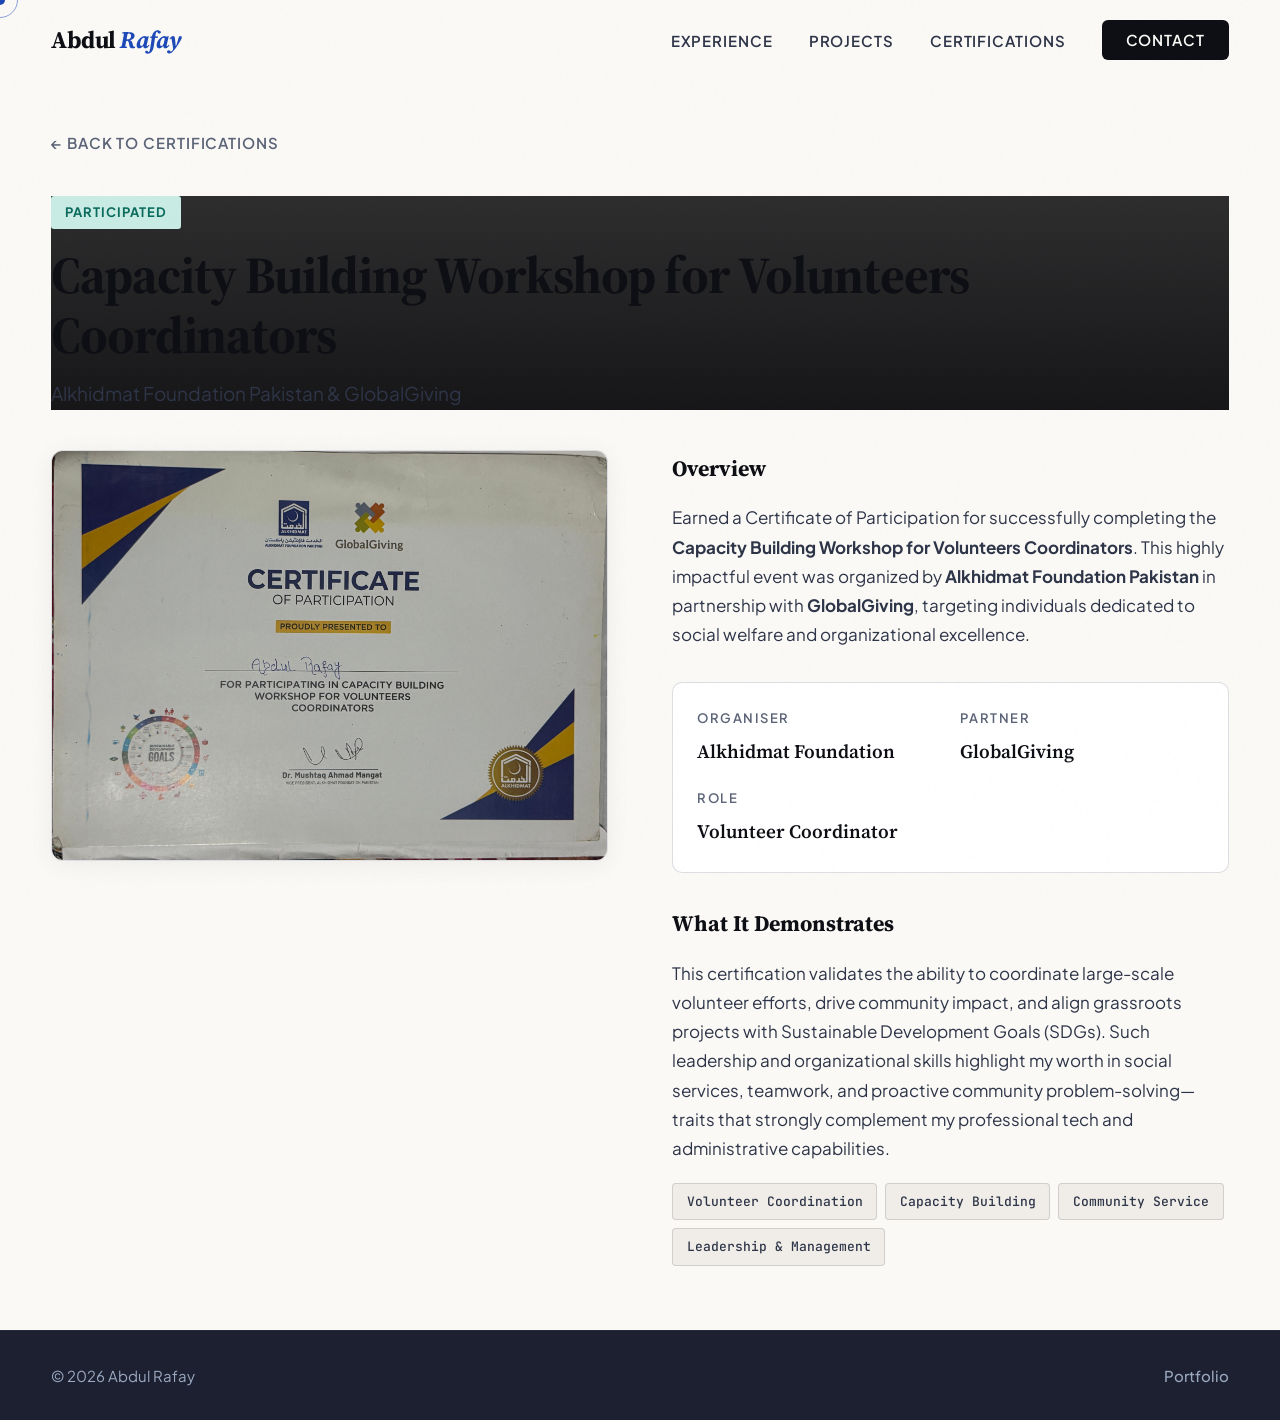
==== certifications/alkhidmat.html @ 328b759c "Add files via upload" ====
<!DOCTYPE html>
<html lang="en">
<head>
  <meta charset="UTF-8"/>
  <meta name="viewport" content="width=device-width, initial-scale=1.0"/>
  <meta name="description" content="Capacity Building Workshop for Volunteers Coordinators — Alkhidmat Foundation"/>
  <title>Alkhidmat Workshop — Abdul Rafay</title>
  <link rel="preconnect" href="https://fonts.googleapis.com"/>
  <link rel="preconnect" href="https://fonts.gstatic.com" crossorigin/>
  <link href="https://fonts.googleapis.com/css2?family=Plus+Jakarta+Sans:wght@400;500;600;700&family=Source+Serif+4:opsz,wght@8..60,400;8..60,600;8..60,700&family=JetBrains+Mono:wght@400;500;600&display=swap" rel="stylesheet"/>
  <link rel="stylesheet" href="../css/shared.css"/>
  <style>
    .cert-page-header.alkhidmat-bg {
      background: linear-gradient(rgba(10,10,12,0.85), rgba(10,10,12,0.95)), url('../ages/2544.jpeg') center/cover no-repeat;
    }
  </style>
</head>
<body>

<a href="#main" class="skip-link">Skip to content</a>
<div id="cursor" aria-hidden="true"></div>
<div id="cursor-ring" aria-hidden="true"></div>

<nav id="nav" aria-label="Main navigation">
  <a href="../index.html" class="nav-logo">Abdul <em>Rafay</em></a>
  <div class="nav-right">
    <ul class="nav-links">
      <li><a href="../index.html#experience">Experience</a></li>
      <li><a href="../index.html#projects">Projects</a></li>
      <li><a href="../index.html#certifications">Certifications</a></li>
      <li><a href="../index.html#contact" class="nav-cta">Contact</a></li>
    </ul>
    <button class="nav-toggle" id="navToggle" aria-label="Open menu" aria-expanded="false" aria-controls="mobileMenu">
      <span></span><span></span><span></span>
    </button>
  </div>
</nav>

<div class="mobile-menu" id="mobileMenu" role="dialog" aria-label="Mobile navigation">
  <a href="../index.html#experience">Experience</a>
  <a href="../index.html#projects">Projects</a>
  <a href="../index.html#certifications">Certifications</a>
  <a href="../index.html#contact">Contact</a>
</div>

<main id="main" class="cert-page">
  <a href="../index.html#certifications" class="cert-back">← Back to Certifications</a>

  <header class="cert-page-header alkhidmat-bg">
    <span class="cert-page-badge earned">Participated</span>
    <h1 class="cert-page-title">Capacity Building Workshop for Volunteers Coordinators</h1>
    <p class="cert-page-sub">Alkhidmat Foundation Pakistan & GlobalGiving</p>
  </header>

  <div class="cert-page-layout">
  <div class="cert-image-wrap">
    <img src="../assets/images/certifications/alkhidmat.jpeg" alt="Alkhidmat Capacity Building Workshop Certificate"/>
    <div class="cert-image-placeholder">
      <p>Please place your Alkhidmat certificate here:</p>
      <code>assets/images/certifications/alkhidmat.jpeg</code>
    </div>
  </div>

  <div class="cert-body">
    <h2>Overview</h2>
    <p>Earned a Certificate of Participation for successfully completing the <strong>Capacity Building Workshop for Volunteers Coordinators</strong>. This highly impactful event was organized by <strong>Alkhidmat Foundation Pakistan</strong> in partnership with <strong>GlobalGiving</strong>, targeting individuals dedicated to social welfare and organizational excellence.</p>

    <div class="cert-meta-grid">
      <div class="cert-meta-item">
        <label>Organiser</label>
        <span>Alkhidmat Foundation</span>
      </div>
      <div class="cert-meta-item">
        <label>Partner</label>
        <span>GlobalGiving</span>
      </div>
      <div class="cert-meta-item">
        <label>Role</label>
        <span>Volunteer Coordinator</span>
      </div>
    </div>

    <h2>What It Demonstrates</h2>
    <p>This certification validates the ability to coordinate large-scale volunteer efforts, drive community impact, and align grassroots projects with Sustainable Development Goals (SDGs). Such leadership and organizational skills highlight my worth in social services, teamwork, and proactive community problem-solving—traits that strongly complement my professional tech and administrative capabilities.</p>

    <div class="cert-skills">
      <span class="cert-skill">Volunteer Coordination</span>
      <span class="cert-skill">Capacity Building</span>
      <span class="cert-skill">Community Service</span>
      <span class="cert-skill">Leadership & Management</span>
    </div>
  </div>
  </div>
</main>

<footer>
  <p>© 2026 Abdul Rafay</p>
  <p><a href="../index.html">Portfolio</a></p>
</footer>

<script src="../js/shared.js"></script>
<script src="../js/portfolio.js"></script>
</body>
</html>
---- css/shared.css ----
*, *::before, *::after { box-sizing: border-box; margin: 0; padding: 0; }

:root {
  --ink:       #0d0f14;
  --ink2:      #1c2030;
  --slate:     #2e3548;
  --muted:     #5c6478;
  --paper:     #f0ede8;
  --cream:     #faf9f6;
  --blue:      #1e4ab8;
  --blue-dim:  #d0dcf5;
  --amber:     #b56e08;
  --amber-dim: #faecd0;
  --teal:      #0a6b5d;
  --teal-dim:  #c8ebe4;
  --border:    rgba(46,53,72,0.16);
  --border2:   rgba(46,53,72,0.09);
  --page-pad:  clamp(1.25rem, 4vw, 4.5rem);
  --section-y: clamp(4rem, 8vw, 6.5rem);
  --nav-h:     5rem;
  /* Type scale */
  --text-xs:   0.8125rem;
  --text-sm:   0.9375rem;
  --text-base: 1.0625rem;
  --text-md:   1.1875rem;
  --text-lg:   1.375rem;
  --text-xl:   clamp(2.15rem, 4vw, 3rem);
  --leading:   1.72;
  --font-sans:  'Plus Jakarta Sans', system-ui, -apple-system, sans-serif;
  --font-serif: 'Source Serif 4', Georgia, 'Times New Roman', serif;
  --font-mono:  'JetBrains Mono', ui-monospace, Consolas, monospace;
}

html { scroll-behavior: smooth; }

@media (prefers-reduced-motion: reduce) {
  html { scroll-behavior: auto; }
  *, *::before, *::after {
    animation-duration: 0.01ms !important;
    animation-iteration-count: 1 !important;
    transition-duration: 0.01ms !important;
  }
}

html, body {
  width: 100%;
  min-height: 100%;
}

body {
  font-family: var(--font-sans);
  font-size: var(--text-base);
  line-height: var(--leading);
  font-weight: 400;
  background: var(--cream);
  color: var(--ink);
  overflow-x: hidden;
  -webkit-font-smoothing: antialiased;
  -moz-osx-font-smoothing: grayscale;
  font-feature-settings: 'kern' 1, 'liga' 1;
  text-rendering: optimizeLegibility;
}

main {
  width: 100%;
}

section {
  width: 100%;
}

body.custom-cursor { cursor: none; }

.skip-link {
  position: absolute;
  top: -100px;
  left: 1rem;
  z-index: 10000;
  background: var(--ink);
  color: var(--cream);
  padding: 0.6rem 1rem;
  border-radius: 4px;
  font-size: 0.85rem;
  text-decoration: none;
}

.skip-link:focus { top: 1rem; }

body::after {
  content: '';
  position: fixed;
  inset: 0;
  background-image: url("data:image/svg+xml,%3Csvg viewBox='0 0 256 256' xmlns='http://www.w3.org/2000/svg'%3E%3Cfilter id='n'%3E%3CfeTurbulence type='fractalNoise' baseFrequency='0.9' numOctaves='4' stitchTiles='stitch'/%3E%3C/filter%3E%3Crect width='100%25' height='100%25' filter='url(%23n)' opacity='0.035'/%3E%3C/svg%3E");
  pointer-events: none;
  z-index: 9997;
  opacity: 0.28;
}

#cursor, #cursor-ring { display: none; }

@media (hover: hover) and (pointer: fine) {
  body.custom-cursor #cursor {
    display: block;
    position: fixed;
    width: 10px; height: 10px;
    background: var(--blue);
    border-radius: 50%;
    pointer-events: none;
    z-index: 9999;
    transform: translate(-50%, -50%);
    transition: transform 0.1s, width 0.3s, height 0.3s, background 0.3s;
    mix-blend-mode: multiply;
  }

  body.custom-cursor #cursor-ring {
    display: block;
    position: fixed;
    width: 36px; height: 36px;
    border: 1.5px solid var(--blue);
    border-radius: 50%;
    pointer-events: none;
    z-index: 9998;
    transform: translate(-50%, -50%);
    transition: transform 0.08s linear, width 0.35s, height 0.35s, border-color 0.3s, opacity 0.3s;
    opacity: 0.5;
  }

  body.custom-cursor.cursor-hover #cursor { width: 16px; height: 16px; background: var(--amber); }
  body.custom-cursor.cursor-hover #cursor-ring { width: 52px; height: 52px; border-color: var(--amber); opacity: 0.3; }
}

.icon {
  width: 1.35rem;
  height: 1.35rem;
  flex-shrink: 0;
  stroke: currentColor;
  fill: none;
  stroke-width: 1.75;
  stroke-linecap: round;
  stroke-linejoin: round;
}

.icon-sm { width: 1.15rem; height: 1.15rem; }

nav {
  position: fixed;
  top: 0; left: 0; right: 0;
  width: 100%;
  min-height: var(--nav-h);
  z-index: 500;
  display: flex;
  align-items: center;
  justify-content: space-between;
  padding: 0 var(--page-pad);
  transition: background 0.25s, box-shadow 0.25s;
}

nav.scrolled {
  background: rgba(250,249,246,0.97);
  -webkit-backdrop-filter: blur(20px);
  backdrop-filter: blur(20px);
  box-shadow: 0 2px 16px rgba(13,15,20,0.06);
}

.nav-logo {
  font-family: var(--font-serif);
  font-size: 1.5rem;
  font-weight: 700;
  color: var(--ink);
  text-decoration: none;
  letter-spacing: -0.02em;
}

.nav-logo em { font-style: italic; color: var(--blue); }

.nav-right { display: flex; align-items: center; gap: 1.5rem; }

.nav-links {
  display: flex;
  gap: 2.25rem;
  list-style: none;
  align-items: center;
}

.nav-links a {
  font-size: var(--text-sm);
  font-weight: 600;
  color: var(--slate);
  text-decoration: none;
  letter-spacing: 0.06em;
  text-transform: uppercase;
  position: relative;
  transition: color 0.15s;
  padding: 0.35rem 0;
}

.nav-links a::after {
  content: '';
  position: absolute;
  bottom: 0; left: 0;
  width: 0; height: 2px;
  background: var(--blue);
  transition: width 0.2s ease;
}

.nav-links a:hover { color: var(--ink); }
.nav-links a:hover::after { width: 100%; }

.nav-cta {
  background: var(--ink) !important;
  color: var(--cream) !important;
  padding: 0.65rem 1.5rem !important;
  border-radius: 6px;
  font-size: var(--text-sm) !important;
  transition: background 0.15s, transform 0.15s !important;
}

.nav-cta::after { display: none !important; }
.nav-cta:hover { background: var(--blue) !important; transform: translateY(-1px); }

.nav-resume {
  border: 2px solid var(--border) !important;
  padding: 0.6rem 1.35rem !important;
  border-radius: 6px;
  font-size: var(--text-sm) !important;
}

.nav-resume::after { display: none !important; }
.nav-resume:hover { border-color: var(--ink) !important; }

.nav-toggle {
  display: none;
  background: none;
  border: none;
  width: 48px;
  height: 48px;
  cursor: pointer;
  position: relative;
  z-index: 600;
}

.nav-toggle span {
  display: block;
  width: 26px;
  height: 2px;
  background: var(--ink);
  margin: 5px auto;
  transition: transform 0.3s, opacity 0.3s;
}

.nav-toggle.open span:nth-child(1) { transform: translateY(6.5px) rotate(45deg); }
.nav-toggle.open span:nth-child(2) { opacity: 0; }
.nav-toggle.open span:nth-child(3) { transform: translateY(-6.5px) rotate(-45deg); }

.mobile-menu {
  display: none;
  position: fixed;
  inset: 0;
  background: rgba(250,249,246,0.98);
  -webkit-backdrop-filter: blur(20px);
  backdrop-filter: blur(20px);
  z-index: 550;
  padding: 6rem var(--page-pad) 2rem;
  flex-direction: column;
  gap: 0.5rem;
}

.mobile-menu.open { display: flex; }

.mobile-menu a {
  font-family: var(--font-serif);
  font-size: 2rem;
  font-weight: 700;
  color: var(--ink);
  text-decoration: none;
  padding: 0.85rem 0;
  border-bottom: 1px solid var(--border2);
}

.mobile-menu a:hover { color: var(--blue); }

.section-divider { border: none; border-top: 1px solid var(--border); margin: 0; }

.section-wrap {
  width: 100%;
  max-width: none;
  margin: 0;
  padding: var(--section-y) var(--page-pad);
}

.section-header {
  display: flex;
  align-items: baseline;
  gap: 1.5rem;
  margin-bottom: 3.5rem;
}

.section-number {
  font-family: var(--font-mono);
  font-size: var(--text-sm);
  font-weight: 500;
  color: var(--blue);
  letter-spacing: 0.06em;
  flex-shrink: 0;
  padding-top: 0.35rem;
}

.section-heading,
.cert-page-title,
.nav-logo {
  font-optical-sizing: auto;
}

.section-heading {
  font-family: var(--font-serif);
  font-size: var(--text-xl);
  font-weight: 700;
  letter-spacing: -0.025em;
  line-height: 1.12;
  color: var(--ink);
}

.section-heading em { font-style: italic; color: var(--blue); font-weight: 600; }

.reveal {
  opacity: 0;
  transform: translateY(32px);
  transition: opacity 0.75s cubic-bezier(0.16,1,0.3,1), transform 0.75s cubic-bezier(0.16,1,0.3,1);
}

.reveal.visible { opacity: 1; transform: translateY(0); }
.reveal-delay { transition-delay: 0.15s; }
.reveal-delay2 { transition-delay: 0.3s; }

.btn-dark {
  display: inline-flex;
  align-items: center;
  gap: 0.55rem;
  background: var(--ink);
  color: var(--cream);
  padding: 0.95rem 2rem;
  border-radius: 6px;
  font-size: var(--text-sm);
  font-weight: 600;
  letter-spacing: 0.03em;
  text-decoration: none;
  border: none;
  transition: background 0.15s, transform 0.15s, box-shadow 0.15s;
}

.btn-dark:hover { background: var(--blue); transform: translateY(-2px); box-shadow: 0 10px 28px rgba(30,74,184,0.3); }

.btn-outline {
  display: inline-flex;
  align-items: center;
  gap: 0.55rem;
  border: 2px solid var(--border);
  color: var(--ink);
  padding: 0.9rem 2rem;
  border-radius: 6px;
  font-size: var(--text-sm);
  font-weight: 600;
  text-decoration: none;
  transition: border-color 0.15s, transform 0.15s, background 0.15s;
}

.btn-outline:hover { border-color: var(--ink); background: #fff; transform: translateY(-2px); }

footer {
  width: 100%;
  background: var(--ink2);
  border-top: 1px solid rgba(255,255,255,0.05);
  padding: 2rem var(--page-pad);
  display: flex;
  justify-content: space-between;
  align-items: center;
  flex-wrap: wrap;
  gap: 1rem;
}

footer p { font-size: var(--text-sm); color: #9aa8c0; }
footer a { color: #9aa8c0; text-decoration: none; font-weight: 500; transition: color 0.15s; }
footer a:hover { color: #c5d4f5; }

/* ── CERT DETAIL PAGES ── */
.cert-page {
  width: 100%;
  padding: 8rem var(--page-pad) 4rem;
  max-width: none;
  margin: 0;
}

.cert-page-layout {
  display: grid;
  grid-template-columns: 1fr 1fr;
  gap: clamp(2rem, 5vw, 4rem);
  align-items: start;
}

@media (max-width: 900px) {
  .cert-page-layout { grid-template-columns: 1fr; }
}

.cert-back {
  display: inline-flex;
  align-items: center;
  gap: 0.5rem;
  font-size: var(--text-sm);
  font-weight: 600;
  color: var(--muted);
  text-decoration: none;
  letter-spacing: 0.06em;
  text-transform: uppercase;
  margin-bottom: 2.5rem;
  transition: color 0.2s, gap 0.25s;
}

.cert-back:hover { color: var(--blue); gap: 0.75rem; }

.cert-page-header { margin-bottom: 2.5rem; }

.cert-page-badge {
  display: inline-block;
  font-size: var(--text-xs);
  font-weight: 700;
  letter-spacing: 0.08em;
  text-transform: uppercase;
  padding: 0.35rem 0.85rem;
  border-radius: 3px;
  margin-bottom: 1rem;
}

.cert-page-badge.earned   { background: var(--teal-dim); color: var(--teal); }
.cert-page-badge.progress { background: var(--amber-dim); color: var(--amber); }
.cert-page-badge.score    { background: var(--blue-dim); color: var(--blue); }
.cert-page-badge.roadmap  { background: var(--paper); color: var(--muted); border: 1px solid var(--border); }

.cert-page-title {
  font-family: var(--font-serif);
  font-size: clamp(2.25rem, 4.5vw, 3.25rem);
  font-weight: 700;
  letter-spacing: -0.02em;
  line-height: 1.15;
  margin-bottom: 0.75rem;
}

.cert-page-sub {
  font-size: var(--text-md);
  color: var(--slate);
  font-weight: 400;
}

.cert-image-wrap {
  background: #fff;
  border: 1px solid var(--border);
  border-radius: 12px;
  overflow: hidden;
  margin-bottom: 0;
  box-shadow: 0 4px 24px rgba(0,0,0,0.06);
  width: 100%;
}

.cert-image-placeholder {
  display: flex;
  flex-direction: column;
  align-items: center;
  justify-content: center;
  gap: 0.75rem;
  min-height: 320px;
  padding: 2rem;
  background: var(--paper);
  border: 2px dashed var(--border);
  border-radius: 12px;
  text-align: center;
}

.cert-image-placeholder .icon { width: 2.5rem; height: 2.5rem; color: var(--muted); stroke-width: 1.25; }

.cert-image-placeholder p {
  font-size: 0.85rem;
  color: var(--muted);
  max-width: 320px;
  line-height: 1.6;
}

.cert-image-placeholder code {
  font-family: var(--font-mono);
  font-size: 0.72rem;
  background: #fff;
  padding: 0.2rem 0.5rem;
  border-radius: 3px;
  border: 1px solid var(--border);
  color: var(--slate);
}

.cert-image-wrap { position: relative; }

.cert-image-wrap img {
  display: none;
  width: 100%;
  height: auto;
}

.cert-image-wrap img.loaded { display: block; }

.cert-image-wrap img.loaded + .cert-image-placeholder { display: none; }

.cert-body h2 {
  font-family: var(--font-serif);
  font-size: var(--text-lg);
  font-weight: 700;
  margin-bottom: 1rem;
}

.cert-body p {
  font-size: var(--text-base);
  line-height: var(--leading);
  color: var(--slate);
  font-weight: 400;
  margin-bottom: 1.25rem;
}

.cert-meta-grid {
  display: grid;
  grid-template-columns: repeat(auto-fit, minmax(180px, 1fr));
  gap: 1.25rem;
  margin: 2rem 0;
  padding: 1.5rem;
  background: #fff;
  border: 1px solid var(--border);
  border-radius: 10px;
}

.cert-meta-item label {
  display: block;
  font-size: var(--text-xs);
  font-weight: 600;
  text-transform: uppercase;
  letter-spacing: 0.12em;
  color: var(--muted);
  margin-bottom: 0.35rem;
}

.cert-meta-item span {
  font-family: var(--font-serif);
  font-size: var(--text-md);
  font-weight: 600;
  color: var(--ink);
}

.cert-skills {
  display: flex;
  flex-wrap: wrap;
  gap: 0.5rem;
  margin-top: 1rem;
}

.cert-skill {
  font-family: var(--font-mono);
  font-size: var(--text-xs);
  background: var(--paper);
  border: 1px solid var(--border);
  color: var(--slate);
  padding: 0.4rem 0.85rem;
  border-radius: 4px;
  font-weight: 500;
}

.roadmap-steps {
  display: flex;
  flex-direction: column;
  gap: 0;
  margin-top: 1.5rem;
}

.roadmap-step {
  display: grid;
  grid-template-columns: 48px 1fr;
  gap: 1.25rem;
  padding: 1.5rem 0;
  border-bottom: 1px solid var(--border2);
}

.roadmap-step:last-child { border-bottom: none; }

.roadmap-num {
  font-family: var(--font-mono);
  font-size: 0.75rem;
  color: var(--blue);
  font-weight: 500;
  padding-top: 0.2rem;
}

.roadmap-step h3 {
  font-family: var(--font-serif);
  font-size: var(--text-md);
  font-weight: 700;
  margin-bottom: 0.35rem;
}

.roadmap-step p {
  font-size: var(--text-sm);
  color: var(--slate);
  margin-bottom: 0;
  line-height: var(--leading);
}

@media (max-width: 820px) {
  .nav-links { display: none; }
  .nav-toggle { display: block; }
}
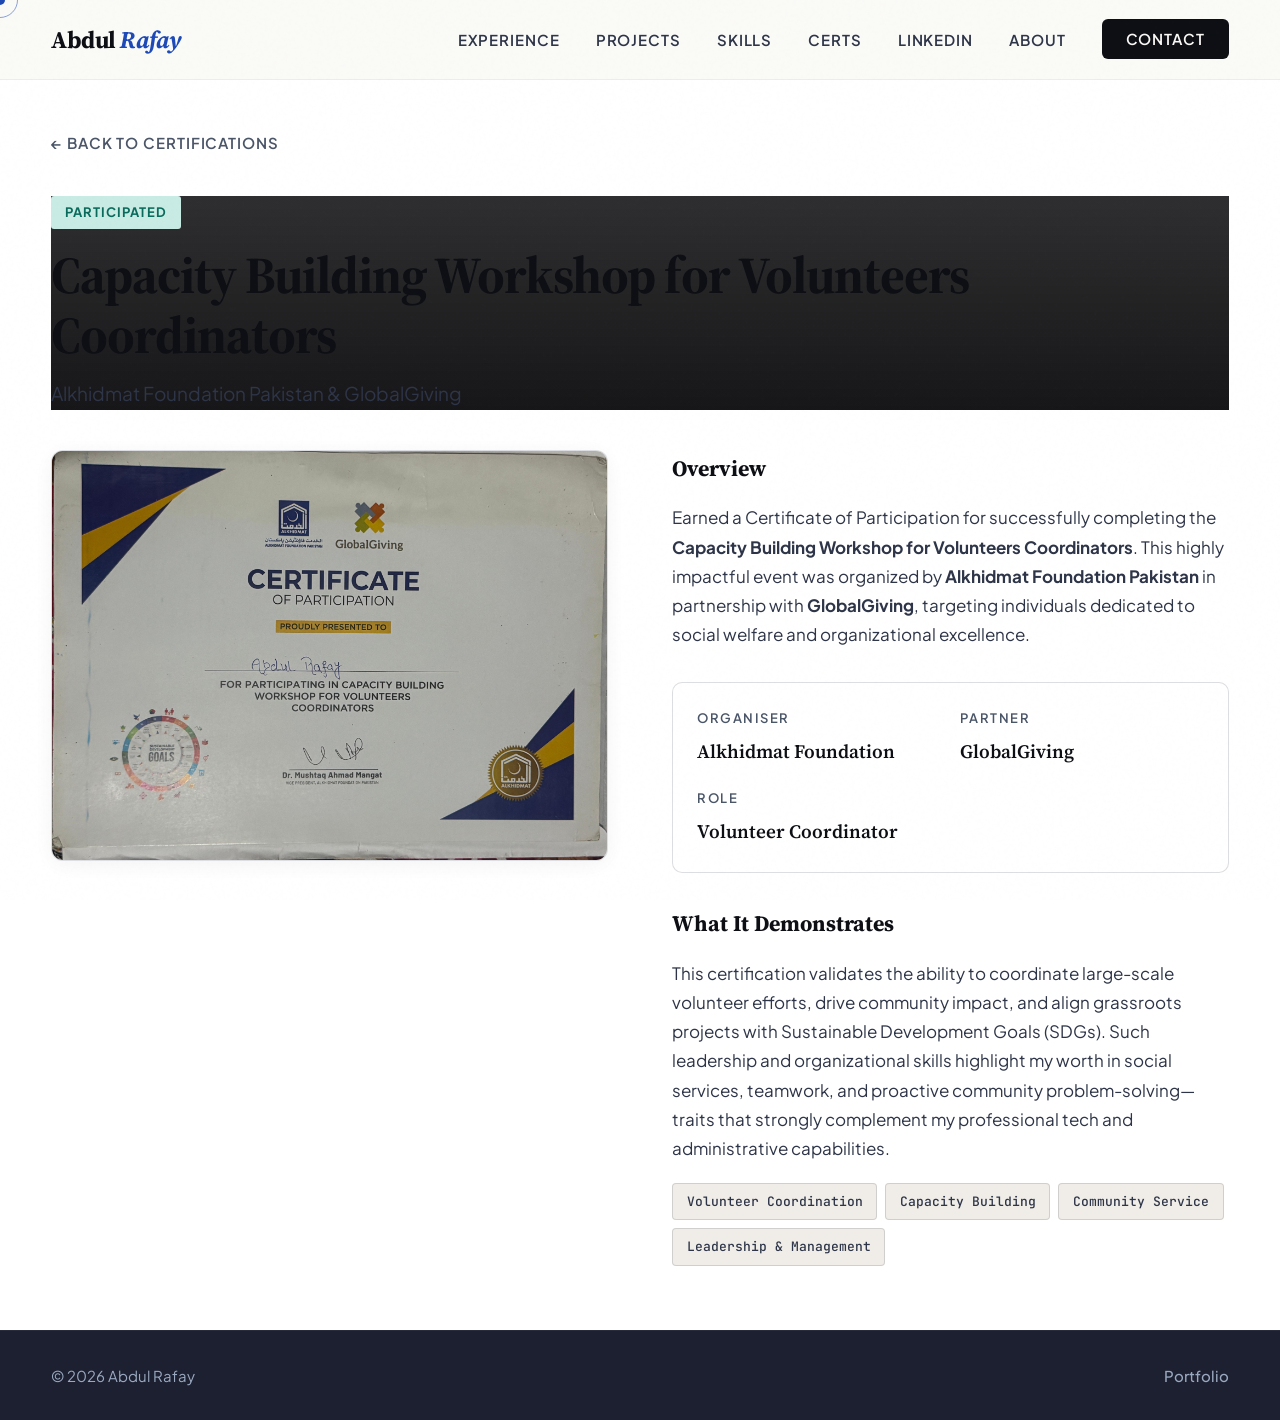
==== commit 8bb4f555: "Add files via upload" ====
--- a/certifications/alkhidmat.html
+++ b/certifications/alkhidmat.html
@@ -1,104 +1,111 @@
-<!DOCTYPE html>
-<html lang="en">
-<head>
-  <meta charset="UTF-8"/>
-  <meta name="viewport" content="width=device-width, initial-scale=1.0"/>
-  <meta name="description" content="Capacity Building Workshop for Volunteers Coordinators — Alkhidmat Foundation"/>
-  <title>Alkhidmat Workshop — Abdul Rafay</title>
-  <link rel="preconnect" href="https://fonts.googleapis.com"/>
-  <link rel="preconnect" href="https://fonts.gstatic.com" crossorigin/>
-  <link href="https://fonts.googleapis.com/css2?family=Plus+Jakarta+Sans:wght@400;500;600;700&family=Source+Serif+4:opsz,wght@8..60,400;8..60,600;8..60,700&family=JetBrains+Mono:wght@400;500;600&display=swap" rel="stylesheet"/>
-  <link rel="stylesheet" href="../css/shared.css"/>
-  <style>
-    .cert-page-header.alkhidmat-bg {
-      background: linear-gradient(rgba(10,10,12,0.85), rgba(10,10,12,0.95)), url('../ages/2544.jpeg') center/cover no-repeat;
-    }
-  </style>
-</head>
-<body>
-
-<a href="#main" class="skip-link">Skip to content</a>
-<div id="cursor" aria-hidden="true"></div>
-<div id="cursor-ring" aria-hidden="true"></div>
-
-<nav id="nav" aria-label="Main navigation">
-  <a href="../index.html" class="nav-logo">Abdul <em>Rafay</em></a>
-  <div class="nav-right">
-    <ul class="nav-links">
-      <li><a href="../index.html#experience">Experience</a></li>
-      <li><a href="../index.html#projects">Projects</a></li>
-      <li><a href="../index.html#certifications">Certifications</a></li>
-      <li><a href="../index.html#contact" class="nav-cta">Contact</a></li>
-    </ul>
-    <button class="nav-toggle" id="navToggle" aria-label="Open menu" aria-expanded="false" aria-controls="mobileMenu">
-      <span></span><span></span><span></span>
-    </button>
-  </div>
-</nav>
-
-<div class="mobile-menu" id="mobileMenu" role="dialog" aria-label="Mobile navigation">
-  <a href="../index.html#experience">Experience</a>
-  <a href="../index.html#projects">Projects</a>
-  <a href="../index.html#certifications">Certifications</a>
-  <a href="../index.html#contact">Contact</a>
-</div>
-
-<main id="main" class="cert-page">
-  <a href="../index.html#certifications" class="cert-back">← Back to Certifications</a>
-
-  <header class="cert-page-header alkhidmat-bg">
-    <span class="cert-page-badge earned">Participated</span>
-    <h1 class="cert-page-title">Capacity Building Workshop for Volunteers Coordinators</h1>
-    <p class="cert-page-sub">Alkhidmat Foundation Pakistan & GlobalGiving</p>
-  </header>
-
-  <div class="cert-page-layout">
-  <div class="cert-image-wrap">
-    <img src="../assets/images/certifications/alkhidmat.jpeg" alt="Alkhidmat Capacity Building Workshop Certificate"/>
-    <div class="cert-image-placeholder">
-      <p>Please place your Alkhidmat certificate here:</p>
-      <code>assets/images/certifications/alkhidmat.jpeg</code>
-    </div>
-  </div>
-
-  <div class="cert-body">
-    <h2>Overview</h2>
-    <p>Earned a Certificate of Participation for successfully completing the <strong>Capacity Building Workshop for Volunteers Coordinators</strong>. This highly impactful event was organized by <strong>Alkhidmat Foundation Pakistan</strong> in partnership with <strong>GlobalGiving</strong>, targeting individuals dedicated to social welfare and organizational excellence.</p>
-
-    <div class="cert-meta-grid">
-      <div class="cert-meta-item">
-        <label>Organiser</label>
-        <span>Alkhidmat Foundation</span>
-      </div>
-      <div class="cert-meta-item">
-        <label>Partner</label>
-        <span>GlobalGiving</span>
-      </div>
-      <div class="cert-meta-item">
-        <label>Role</label>
-        <span>Volunteer Coordinator</span>
-      </div>
-    </div>
-
-    <h2>What It Demonstrates</h2>
-    <p>This certification validates the ability to coordinate large-scale volunteer efforts, drive community impact, and align grassroots projects with Sustainable Development Goals (SDGs). Such leadership and organizational skills highlight my worth in social services, teamwork, and proactive community problem-solving—traits that strongly complement my professional tech and administrative capabilities.</p>
-
-    <div class="cert-skills">
-      <span class="cert-skill">Volunteer Coordination</span>
-      <span class="cert-skill">Capacity Building</span>
-      <span class="cert-skill">Community Service</span>
-      <span class="cert-skill">Leadership & Management</span>
-    </div>
-  </div>
-  </div>
-</main>
-
-<footer>
-  <p>© 2026 Abdul Rafay</p>
-  <p><a href="../index.html">Portfolio</a></p>
-</footer>
-
-<script src="../js/shared.js"></script>
-<script src="../js/portfolio.js"></script>
-</body>
-</html>
+<!DOCTYPE html>
+<html lang="en">
+<head>
+  <meta charset="UTF-8"/>
+  <meta name="viewport" content="width=device-width, initial-scale=1.0"/>
+  <meta name="description" content="Capacity Building Workshop for Volunteers Coordinators — Alkhidmat Foundation"/>
+  <title>Alkhidmat Workshop — Abdul Rafay</title>
+  <link rel="preconnect" href="https://fonts.googleapis.com"/>
+  <link rel="preconnect" href="https://fonts.gstatic.com" crossorigin/>
+  <link href="https://fonts.googleapis.com/css2?family=Plus+Jakarta+Sans:wght@400;500;600;700&family=Source+Serif+4:opsz,wght@8..60,400;8..60,600;8..60,700&family=JetBrains+Mono:wght@400;500;600&display=swap" rel="stylesheet"/>
+  <link rel="stylesheet" href="../css/shared.css"/>
+  <style>
+    .cert-page-header.alkhidmat-bg {
+      background: linear-gradient(rgba(10,10,12,0.85), rgba(10,10,12,0.95)), url('../ages/2544.jpeg') center/cover no-repeat;
+    }
+  </style>
+</head>
+<body>
+
+<a href="#main" class="skip-link">Skip to content</a>
+<div id="cursor" aria-hidden="true"></div>
+<div id="cursor-ring" aria-hidden="true"></div>
+
+<nav id="nav" aria-label="Main navigation">
+  <a href="../index.html" class="nav-logo">Abdul <em>Rafay</em></a>
+  <div class="nav-right">
+    <ul class="nav-links">
+      <li><a href="../index.html#experience">Experience</a></li>
+      <li><a href="../index.html#projects">Projects</a></li>
+      <li><a href="../index.html#skills">Skills</a></li>
+      <li><a href="../index.html#certifications">Certs</a></li>
+      <li><a href="https://www.linkedin.com/in/abdul-rafay-49065434b" target="_blank" rel="noopener noreferrer">LinkedIn</a></li>
+      <li><a href="../index.html#about">About</a></li>
+      <li><a href="../index.html#contact" class="nav-cta">Contact</a></li>
+    </ul>
+    <button class="nav-toggle" id="navToggle" aria-label="Open menu" aria-expanded="false" aria-controls="mobileMenu">
+      <span></span><span></span><span></span>
+    </button>
+  </div>
+</nav>
+
+<div class="mobile-menu" id="mobileMenu" role="dialog" aria-label="Mobile navigation">
+  <a href="../index.html#experience">Experience</a>
+  <a href="../index.html#projects">Projects</a>
+  <a href="../index.html#skills">Skills</a>
+  <a href="../index.html#certifications">Certs</a>
+  <a href="https://www.linkedin.com/in/abdul-rafay-49065434b" target="_blank" rel="noopener noreferrer">LinkedIn</a>
+  <a href="../index.html#about">About</a>
+  <a href="../AbdulRafay.pdf" download>Resume</a>
+  <a href="../index.html#contact">Contact</a>
+</div>
+
+<main id="main" class="cert-page">
+  <a href="../index.html#certifications" class="cert-back">← Back to Certifications</a>
+
+  <header class="cert-page-header alkhidmat-bg">
+    <span class="cert-page-badge earned">Participated</span>
+    <h1 class="cert-page-title">Capacity Building Workshop for Volunteers Coordinators</h1>
+    <p class="cert-page-sub">Alkhidmat Foundation Pakistan & GlobalGiving</p>
+  </header>
+
+  <div class="cert-page-layout">
+  <div class="cert-image-wrap">
+    <img src="../assets/images/certifications/alkhidmat.jpeg" alt="Alkhidmat Capacity Building Workshop Certificate"/>
+    <div class="cert-image-placeholder">
+      <p>Please place your Alkhidmat certificate here:</p>
+      <code>assets/images/certifications/alkhidmat.jpeg</code>
+    </div>
+  </div>
+
+  <div class="cert-body">
+    <h2>Overview</h2>
+    <p>Earned a Certificate of Participation for successfully completing the <strong>Capacity Building Workshop for Volunteers Coordinators</strong>. This highly impactful event was organized by <strong>Alkhidmat Foundation Pakistan</strong> in partnership with <strong>GlobalGiving</strong>, targeting individuals dedicated to social welfare and organizational excellence.</p>
+
+    <div class="cert-meta-grid">
+      <div class="cert-meta-item">
+        <label>Organiser</label>
+        <span>Alkhidmat Foundation</span>
+      </div>
+      <div class="cert-meta-item">
+        <label>Partner</label>
+        <span>GlobalGiving</span>
+      </div>
+      <div class="cert-meta-item">
+        <label>Role</label>
+        <span>Volunteer Coordinator</span>
+      </div>
+    </div>
+
+    <h2>What It Demonstrates</h2>
+    <p>This certification validates the ability to coordinate large-scale volunteer efforts, drive community impact, and align grassroots projects with Sustainable Development Goals (SDGs). Such leadership and organizational skills highlight my worth in social services, teamwork, and proactive community problem-solving—traits that strongly complement my professional tech and administrative capabilities.</p>
+
+    <div class="cert-skills">
+      <span class="cert-skill">Volunteer Coordination</span>
+      <span class="cert-skill">Capacity Building</span>
+      <span class="cert-skill">Community Service</span>
+      <span class="cert-skill">Leadership & Management</span>
+    </div>
+  </div>
+  </div>
+</main>
+
+<footer>
+  <p>© 2026 Abdul Rafay</p>
+  <p><a href="../index.html">Portfolio</a></p>
+</footer>
+
+<script src="../js/shared.js"></script>
+<script src="../js/portfolio.js"></script>
+</body>
+</html>
--- a/css/shared.css
+++ b/css/shared.css
@@ -4,7 +4,7 @@
   --ink:       #0d0f14;
   --ink2:      #1c2030;
   --slate:     #2e3548;
-  --muted:     #5c6478;
+  --muted:     #4a5568;
   --paper:     #f0ede8;
   --cream:     #faf9f6;
   --blue:      #1e4ab8;
@@ -52,7 +52,7 @@
   font-size: var(--text-base);
   line-height: var(--leading);
   font-weight: 400;
-  background: var(--cream);
+  background-color: transparent;
   color: var(--ink);
   overflow-x: hidden;
   -webkit-font-smoothing: antialiased;
@@ -153,13 +153,18 @@
   justify-content: space-between;
   padding: 0 var(--page-pad);
   transition: background 0.25s, box-shadow 0.25s;
+  background: rgba(250,249,246,0.85);
+  -webkit-backdrop-filter: blur(12px);
+  backdrop-filter: blur(12px);
+  border-bottom: 1px solid rgba(0,0,0,0.05);
 }
 
 nav.scrolled {
-  background: rgba(250,249,246,0.97);
+  background: rgba(250,249,246,0.98);
   -webkit-backdrop-filter: blur(20px);
   backdrop-filter: blur(20px);
-  box-shadow: 0 2px 16px rgba(13,15,20,0.06);
+  box-shadow: 0 4px 20px rgba(13,15,20,0.08);
+  border-bottom: 1px solid transparent;
 }
 
 .nav-logo {
@@ -285,7 +290,7 @@
   width: 100%;
   max-width: none;
   margin: 0;
-  padding: var(--section-y) var(--page-pad);
+  padding: 4.5rem 7%;
 }
 
 .section-header {
@@ -296,7 +301,7 @@
 }
 
 .section-number {
-  font-family: var(--font-mono);
+  font-family: 'JetBrains Mono', ui-monospace, Consolas, monospace;
   font-size: var(--text-sm);
   font-weight: 500;
   color: var(--blue);
@@ -493,7 +498,7 @@
   color: var(--slate);
 }
 
-.cert-image-wrap { position: relative; }
+
 
 .cert-image-wrap img {
   display: none;
@@ -609,3 +614,14 @@
   .nav-links { display: none; }
   .nav-toggle { display: block; }
 }
+
+#bg-canvas {
+  position: fixed;
+  top: 0;
+  left: 0;
+  width: 100vw;
+  height: 100vh;
+  z-index: -1;
+  background: var(--cream); /* Restored original cream background */
+  pointer-events: none;
+}
